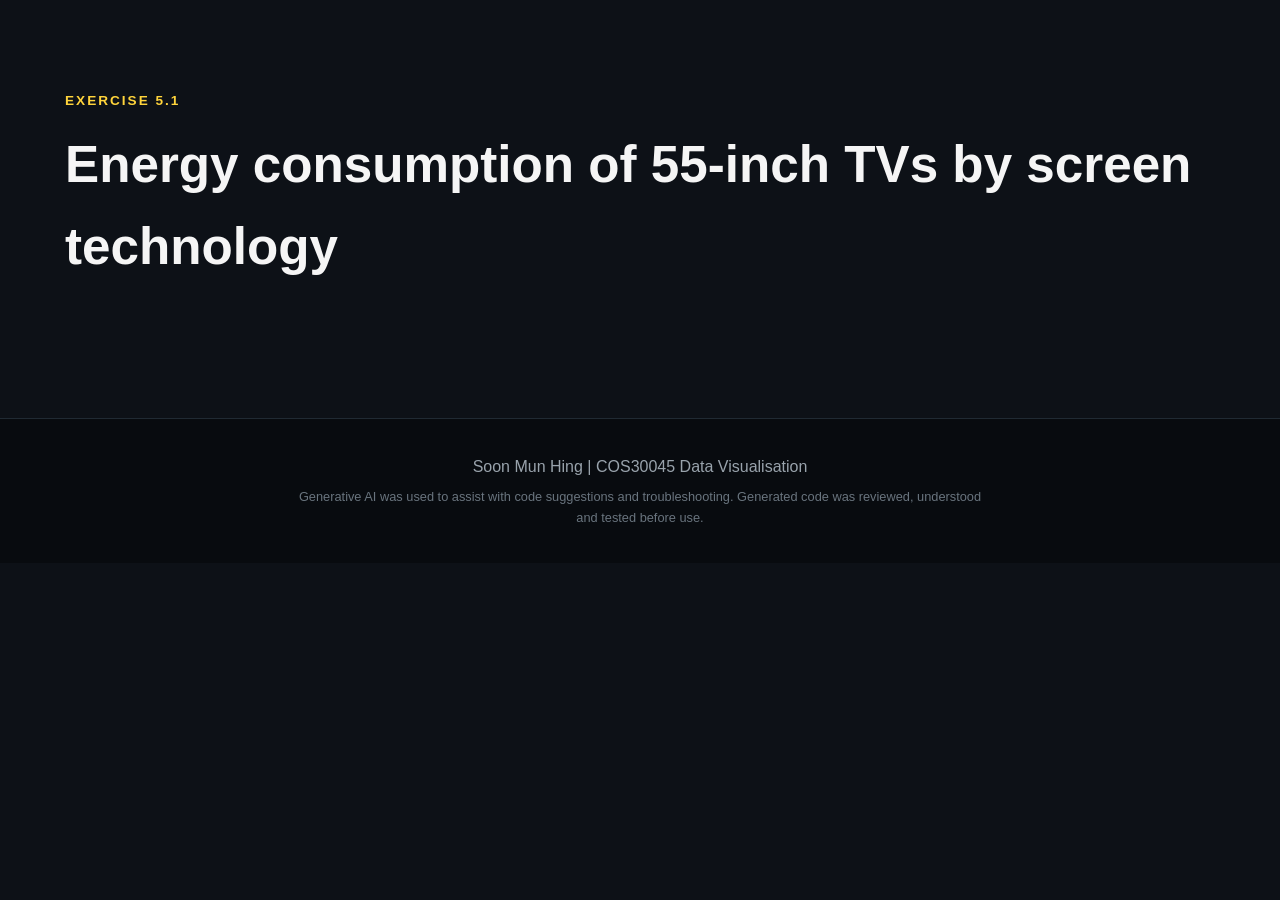
==== Exercise 5/index.html @ 9da5cfc7 "feat: add 55-inch TV energy bar chart for Exercise 5.1" ====
<!DOCTYPE html>
<html lang="en">

<head>
    <meta charset="UTF-8">
    <meta name="viewport" content="width=device-width, initial-scale=1.0">

    <title>TV Energy Charts</title>

    <link rel="stylesheet" href="css/styles.css">
</head>

<body>

    <main>

        <section class="section chart-section">

            <div class="section-title">
                <p class="eyebrow">EXERCISE 5.1</p>
                <h2>Energy consumption of 55-inch TVs by screen technology</h2>
            </div>

            <div id="bar-chart" class="responsive-svg-container"></div>

        </section>

    </main>

    <footer>
        <p>Soon Mun Hing | COS30045 Data Visualisation</p>
        <p class="ai-text">
            Generative AI was used to assist with code suggestions and
            troubleshooting. Generated code was reviewed, understood and
            tested before use.
        </p>
    </footer>

    <script src="https://d3js.org/d3.v7.min.js"></script>
    <script src="js/load-data.js"></script>
    <script src="js/bar-chart.js"></script>

</body>

</html>
---- Exercise 5/css/styles.css ----
/* ============================= */
/* General */
/* ============================= */

* {
    margin: 0;
    padding: 0;
    box-sizing: border-box;
}

html {
    scroll-behavior: smooth;
}

body {
    font-family: Arial, Helvetica, sans-serif;
    background-color: #0d1117;
    color: #f5f5f5;
    line-height: 1.6;
}

a {
    text-decoration: none;
}

button,
input {
    font: inherit;
}


/* ============================= */
/* Navigation */
/* ============================= */

header {
    position: sticky;
    top: 0;
    z-index: 1000;

    background-color: #111820;
    border-bottom: 1px solid #28333d;
}

.navbar {
    max-width: 1200px;
    margin: auto;

    padding: 15px 25px;

    display: flex;
    justify-content: space-between;
    align-items: center;
}

.logo-container {
    display: flex;
    align-items: center;

    gap: 10px;

    color: white;
    font-weight: bold;
}

.logo {
    width: 45px;
    height: 45px;
    object-fit: contain;
}

.nav-links {
    list-style: none;

    display: flex;

    gap: 8px;
}

.nav-links a {
    color: #d7dce1;

    display: block;

    padding: 10px 14px;

    border-radius: 7px;

    transition: 0.3s;
}

.nav-links a:hover {
    background-color: #28333d;
    color: #ffd43b;

    transform: translateY(-2px);
}

.nav-links a.active {
    background-color: #ffd43b;
    color: #111820;

    font-weight: bold;
}


/* ============================= */
/* Hero */
/* ============================= */

.hero {
    min-height: 650px;

    padding: 100px 25px;

    display: flex;
    flex-direction: column;
    justify-content: center;

    background:
        radial-gradient(
            circle at 80% 40%,
            rgba(255, 212, 59, 0.16),
            transparent 35%
        );
}

.hero > * {
    max-width: 1100px;
    width: 100%;
    margin-left: auto;
    margin-right: auto;
}

.eyebrow {
    color: #ffd43b;

    font-size: 0.85rem;
    font-weight: bold;

    letter-spacing: 2px;

    margin-bottom: 12px;
}

.hero h1 {
    font-size: clamp(3rem, 7vw, 5.8rem);

    line-height: 1.05;

    margin-bottom: 25px;
}

.hero h1 span {
    color: #ffd43b;
}

.hero-description {
    max-width: 700px;

    color: #b5bdc5;

    font-size: 1.15rem;

    margin-bottom: 30px;
}


/* ============================= */
/* Buttons */
/* ============================= */

.main-button {
    display: inline-block;

    width: fit-content;

    border: none;

    padding: 14px 24px;

    border-radius: 8px;

    background-color: #ffd43b;
    color: #111820;

    font-weight: bold;

    cursor: pointer;

    transition: 0.3s;
}

.main-button:hover {
    background-color: #ffe066;

    transform: translateY(-3px);
}


/* ============================= */
/* Sections */
/* ============================= */

.section {
    max-width: 1200px;

    margin: auto;

    padding: 90px 25px;
}

.section-title {
    margin-bottom: 40px;
}

.section-title h2 {
    font-size: clamp(2rem, 4vw, 3.2rem);

    margin-bottom: 10px;
}

.section-title > p:last-child {
    color: #aab2ba;

    max-width: 700px;
}


/* ============================= */
/* Appliance Cards */
/* ============================= */

.appliance-grid {
    display: grid;

    grid-template-columns:
        repeat(auto-fit, minmax(230px, 1fr));

    gap: 20px;
}

.appliance-card {
    background-color: #151c24;

    border: 1px solid #29343e;

    border-radius: 14px;

    padding: 28px;

    transition: 0.3s;
}

.appliance-card:hover {
    transform: translateY(-8px);

    border-color: #ffd43b;
}

.icon {
    font-size: 2.8rem;

    margin-bottom: 15px;
}

.appliance-card h3 {
    margin-bottom: 10px;
}

.appliance-card p {
    color: #abb4bc;
}

.tag {
    display: inline-block;

    margin-top: 20px;

    padding: 6px 10px;

    border-radius: 20px;

    background-color: rgba(255, 212, 59, 0.1);

    color: #ffd43b;

    font-size: 0.8rem;
}


/* ============================= */
/* Calculator */
/* ============================= */

.calculator-section {
    border-top: 1px solid #202a33;
}

.calculator-container {
    display: grid;

    grid-template-columns: 1fr 1fr;

    gap: 30px;
}

#energyForm,
.results {
    padding: 30px;

    border-radius: 14px;

    border: 1px solid #29343e;

    background-color: #151c24;
}

.form-group {
    margin-bottom: 20px;
}

.form-group label {
    display: block;

    margin-bottom: 7px;

    font-weight: bold;
}

.form-group input {
    width: 100%;

    padding: 13px;

    border: 1px solid #384550;

    border-radius: 7px;

    background-color: #0d1117;
    color: white;

    outline: none;
}

.form-group input:focus {
    border-color: #ffd43b;
}

.error-message {
    color: #ff6b6b;

    margin-top: 15px;

    min-height: 24px;
}

.results h3 {
    margin-bottom: 20px;
}

.result-row {
    display: flex;

    justify-content: space-between;

    gap: 20px;

    padding: 13px 0;

    border-bottom: 1px solid #2c3741;
}

.result-row span {
    color: #adb6be;
}

.result-row strong {
    color: #ffd43b;
}

.damage-message {
    margin-top: 25px;

    padding: 15px;

    border-left: 4px solid #ffd43b;

    background-color: #0d1117;

    border-radius: 6px;
}


/* ============================= */
/* FAQ */
/* ============================= */

.faq-container {
    max-width: 900px;
}

.faq-item {
    border-bottom: 1px solid #2b353f;
}

.faq-question {
    width: 100%;

    border: none;

    background: none;
    color: white;

    padding: 22px 0;

    display: flex;

    align-items: center;
    justify-content: space-between;

    font-size: 1.05rem;
    font-weight: bold;

    cursor: pointer;

    text-align: left;
}

.faq-question span {
    color: #ffd43b;

    font-size: 1.5rem;

    transition: 0.3s;
}

.faq-answer {
    max-height: 0;

    overflow: hidden;

    transition: max-height 0.3s ease;
}

.faq-answer p {
    color: #aab3bb;

    padding: 0 30px 22px 0;
}

.faq-item.open .faq-answer {
    max-height: 250px;
}

.faq-item.open .faq-question span {
    transform: rotate(45deg);
}


/* ============================= */
/* Footer */
/* ============================= */

footer {
    text-align: center;

    padding: 35px 20px;

    background-color: #080b0f;

    border-top: 1px solid #202a33;

    color: #99a3ac;
}

.ai-text {
    max-width: 700px;

    margin: 8px auto 0;

    font-size: 0.8rem;

    color: #69747e;
}


/* ============================= */
/* Responsive */
/* ============================= */

@media (max-width: 800px) {

    .navbar {
        flex-direction: column;

        gap: 15px;
    }

    .nav-links {
        flex-wrap: wrap;

        justify-content: center;
    }

    .calculator-container {
        grid-template-columns: 1fr;
    }

}


@media (max-width: 500px) {

    .logo-container span {
        display: none;
    }

    .nav-links a {
        padding: 8px;

        font-size: 0.85rem;
    }

    .section {
        padding-top: 65px;
        padding-bottom: 65px;
    }

    .result-row {
        flex-direction: column;

        gap: 2px;
    }

}

/* Exercise 4.3: responsive SVG container */
.responsive-svg-container {
    margin-right: auto;
    margin-left: auto;
    width: 100%;
    max-width: 1200px;
}


/* Exercise 5: charts */
.chart-section h2 {
    margin-bottom: 20px;
}

.bar {
    fill: #ffd43b;
}

.axis text,
.axis-label,
.bar-label {
    fill: #f5f5f5;
    font-size: 16px;
}

.axis path,
.axis line {
    stroke: #aab2ba;
}
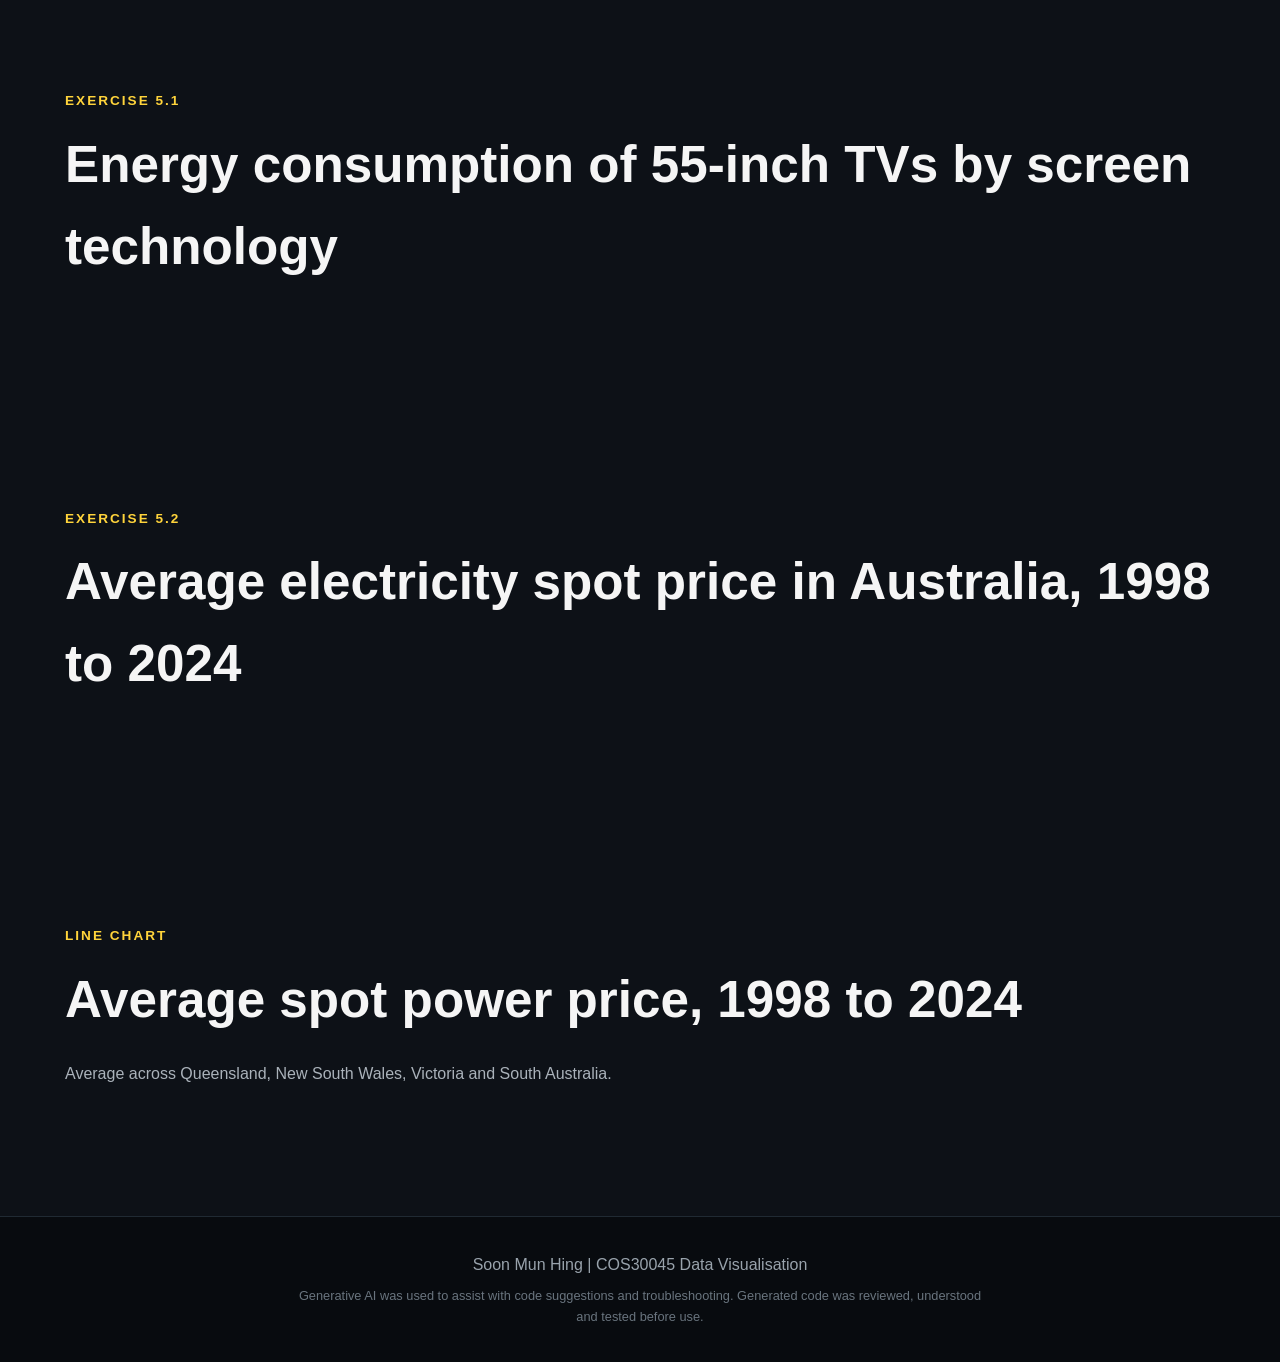
==== commit 91495ecb: "feat: add average spot price line chart for Exercise 5" ====
--- a/Exercise 5/index.html
+++ b/Exercise 5/index.html
@@ -5,7 +5,7 @@
     <meta charset="UTF-8">
     <meta name="viewport" content="width=device-width, initial-scale=1.0">
 
-    <title>TV Energy Charts</title>
+    <title>Energy Charts</title>
 
     <link rel="stylesheet" href="css/styles.css">
 </head>
@@ -25,6 +25,29 @@
 
         </section>
 
+        <section class="section chart-section">
+
+            <div class="section-title">
+                <p class="eyebrow">EXERCISE 5.2</p>
+                <h2>Average electricity spot price in Australia, 1998 to 2024</h2>
+            </div>
+
+            <div id="line-chart" class="responsive-svg-container"></div>
+
+        </section>
+
+        <section class="section chart-section">
+
+            <div class="section-title">
+                <p class="eyebrow">LINE CHART</p>
+                <h2>Average spot power price, 1998 to 2024</h2>
+                <p>Average across Queensland, New South Wales, Victoria and South Australia.</p>
+            </div>
+
+            <div id="line-chart" class="responsive-svg-container"></div>
+
+        </section>
+
     </main>
 
     <footer>
@@ -39,6 +62,8 @@
     <script src="https://d3js.org/d3.v7.min.js"></script>
     <script src="js/load-data.js"></script>
     <script src="js/bar-chart.js"></script>
+    <script src="js/line-chart.js"></script>
+    <script src="js/line-chart.js"></script>
 
 </body>
 
--- a/Exercise 5/css/styles.css
+++ b/Exercise 5/css/styles.css
@@ -555,7 +555,8 @@
 
 .axis text,
 .axis-label,
-.bar-label {
+.bar-label,
+.line-label {
     fill: #f5f5f5;
     font-size: 16px;
 }
@@ -564,3 +565,13 @@
 .axis line {
     stroke: #aab2ba;
 }
+
+.line {
+    fill: none;
+    stroke: #ffd43b;
+    stroke-width: 3;
+}
+
+.line-point {
+    fill: #ffd43b;
+}
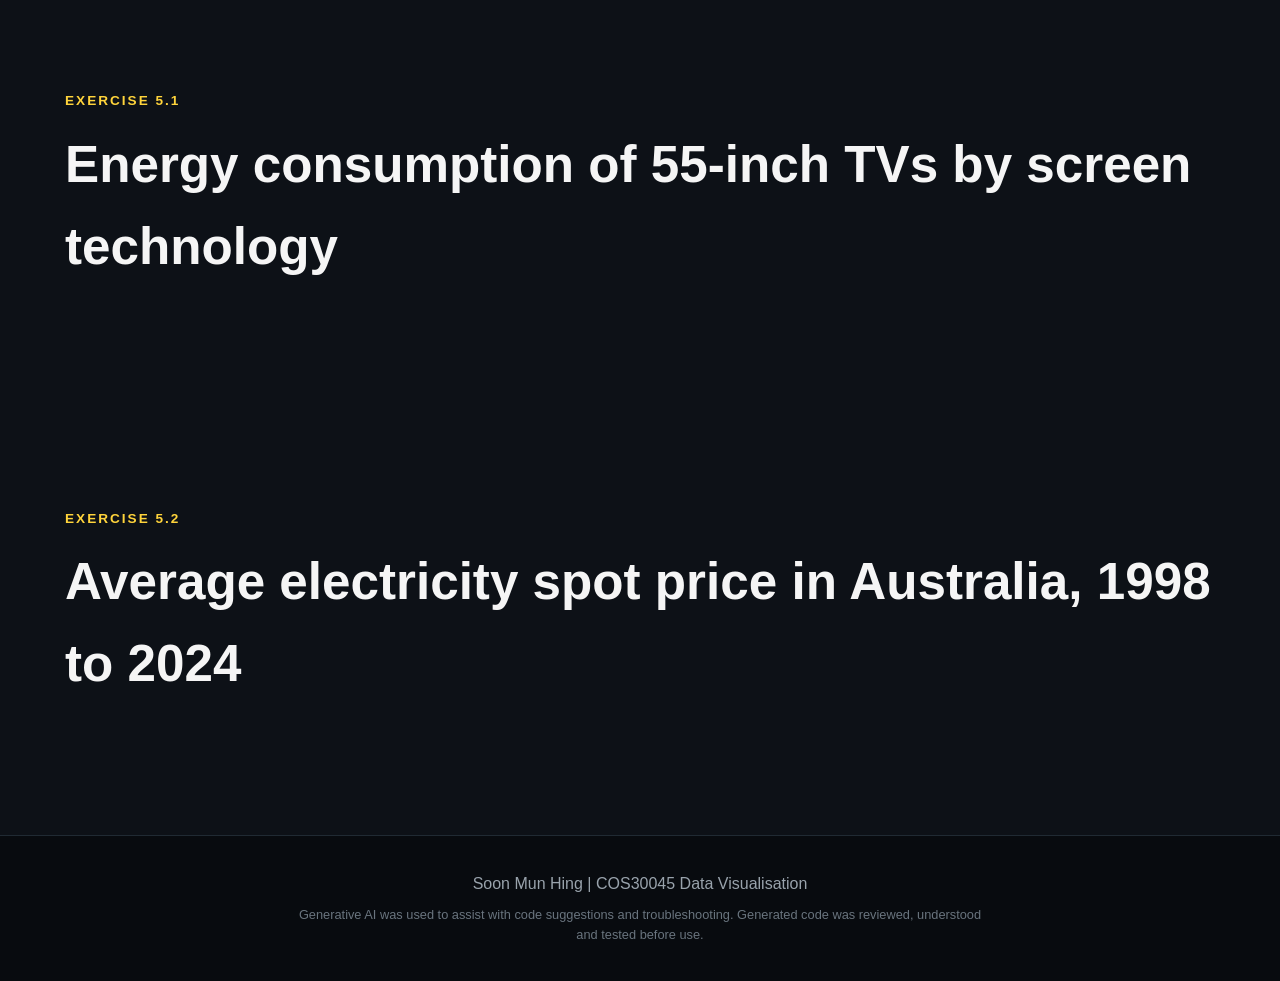
==== commit d2c98d0e: "fix: remove duplicate line chart and tidy line label for Exercise 5.2" ====
--- a/Exercise 5/index.html
+++ b/Exercise 5/index.html
@@ -36,18 +36,6 @@
 
         </section>
 
-        <section class="section chart-section">
-
-            <div class="section-title">
-                <p class="eyebrow">LINE CHART</p>
-                <h2>Average spot power price, 1998 to 2024</h2>
-                <p>Average across Queensland, New South Wales, Victoria and South Australia.</p>
-            </div>
-
-            <div id="line-chart" class="responsive-svg-container"></div>
-
-        </section>
-
     </main>
 
     <footer>
@@ -63,7 +51,6 @@
     <script src="js/load-data.js"></script>
     <script src="js/bar-chart.js"></script>
     <script src="js/line-chart.js"></script>
-    <script src="js/line-chart.js"></script>
 
 </body>
 
--- a/Exercise 5/css/styles.css
+++ b/Exercise 5/css/styles.css
@@ -565,13 +565,3 @@
 .axis line {
     stroke: #aab2ba;
 }
-
-.line {
-    fill: none;
-    stroke: #ffd43b;
-    stroke-width: 3;
-}
-
-.line-point {
-    fill: #ffd43b;
-}
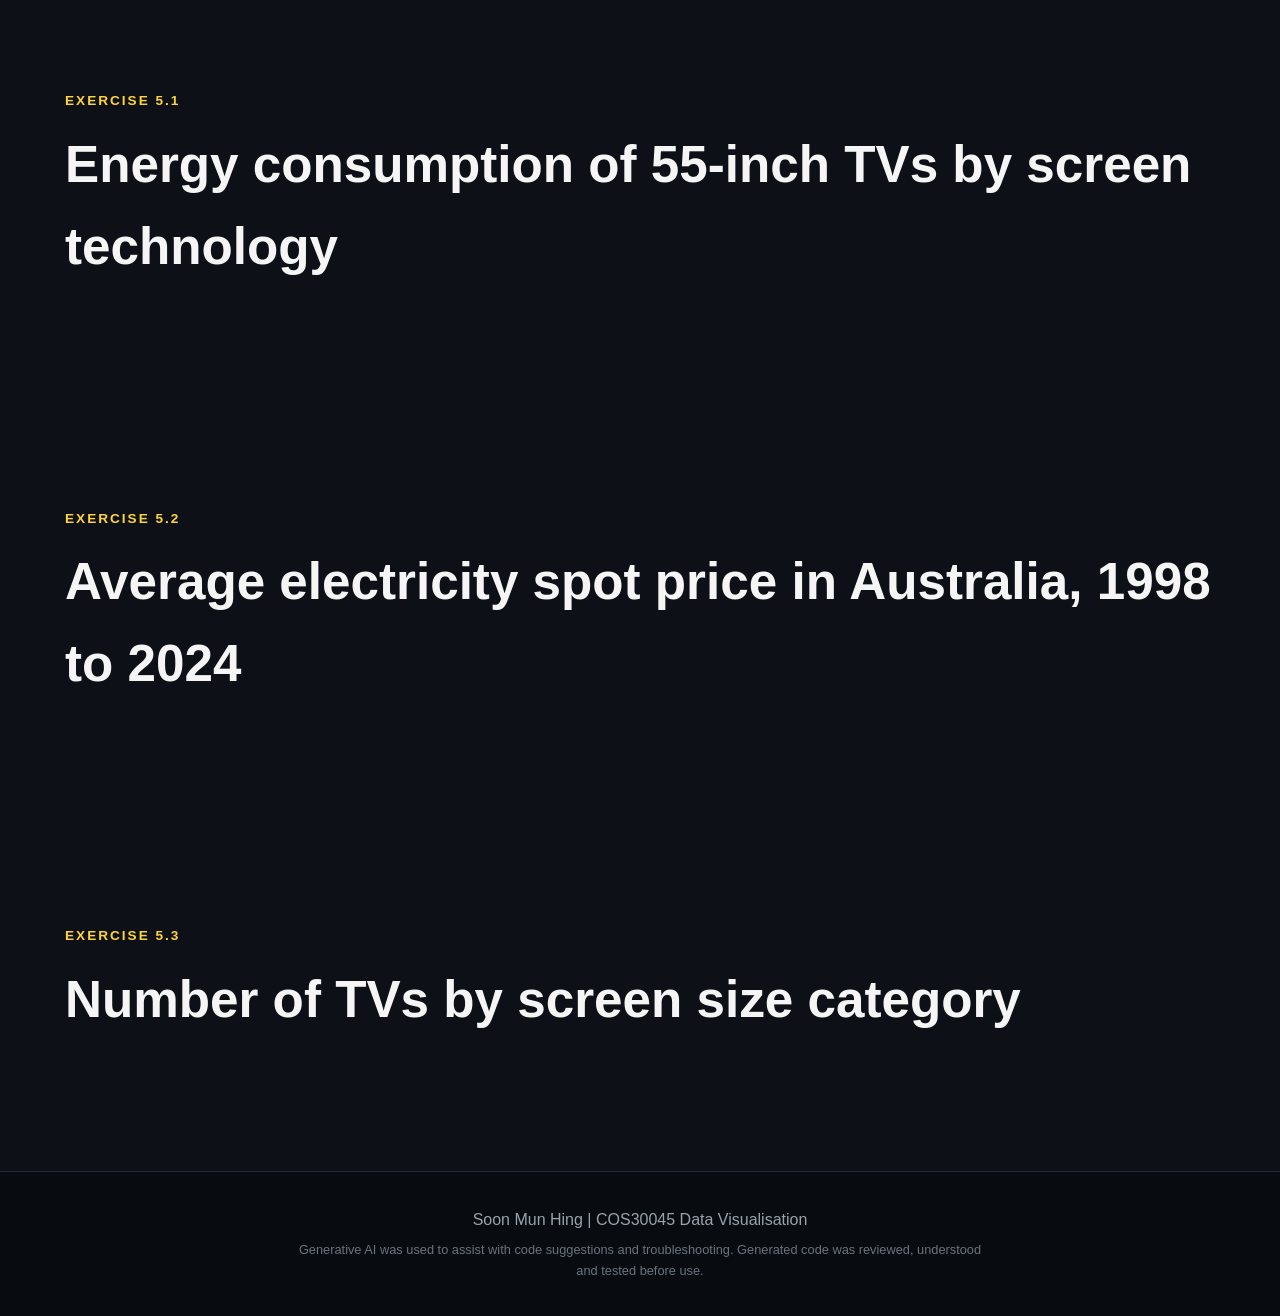
==== commit b94f658e: "feat: add screen size donut chart for Exercise 5.3" ====
--- a/Exercise 5/index.html
+++ b/Exercise 5/index.html
@@ -36,6 +36,17 @@
 
         </section>
 
+        <section class="section chart-section">
+
+            <div class="section-title">
+                <p class="eyebrow">EXERCISE 5.3</p>
+                <h2>Number of TVs by screen size category</h2>
+            </div>
+
+            <div id="donut-chart" class="responsive-svg-container"></div>
+
+        </section>
+
     </main>
 
     <footer>
@@ -51,6 +62,7 @@
     <script src="js/load-data.js"></script>
     <script src="js/bar-chart.js"></script>
     <script src="js/line-chart.js"></script>
+    <script src="js/donut-chart.js"></script>
 
 </body>
 
--- a/Exercise 5/css/styles.css
+++ b/Exercise 5/css/styles.css
@@ -565,3 +565,9 @@
 .axis line {
     stroke: #aab2ba;
 }
+
+.donut-label {
+    fill: #111820;
+    font-size: 16px;
+    font-weight: bold;
+}
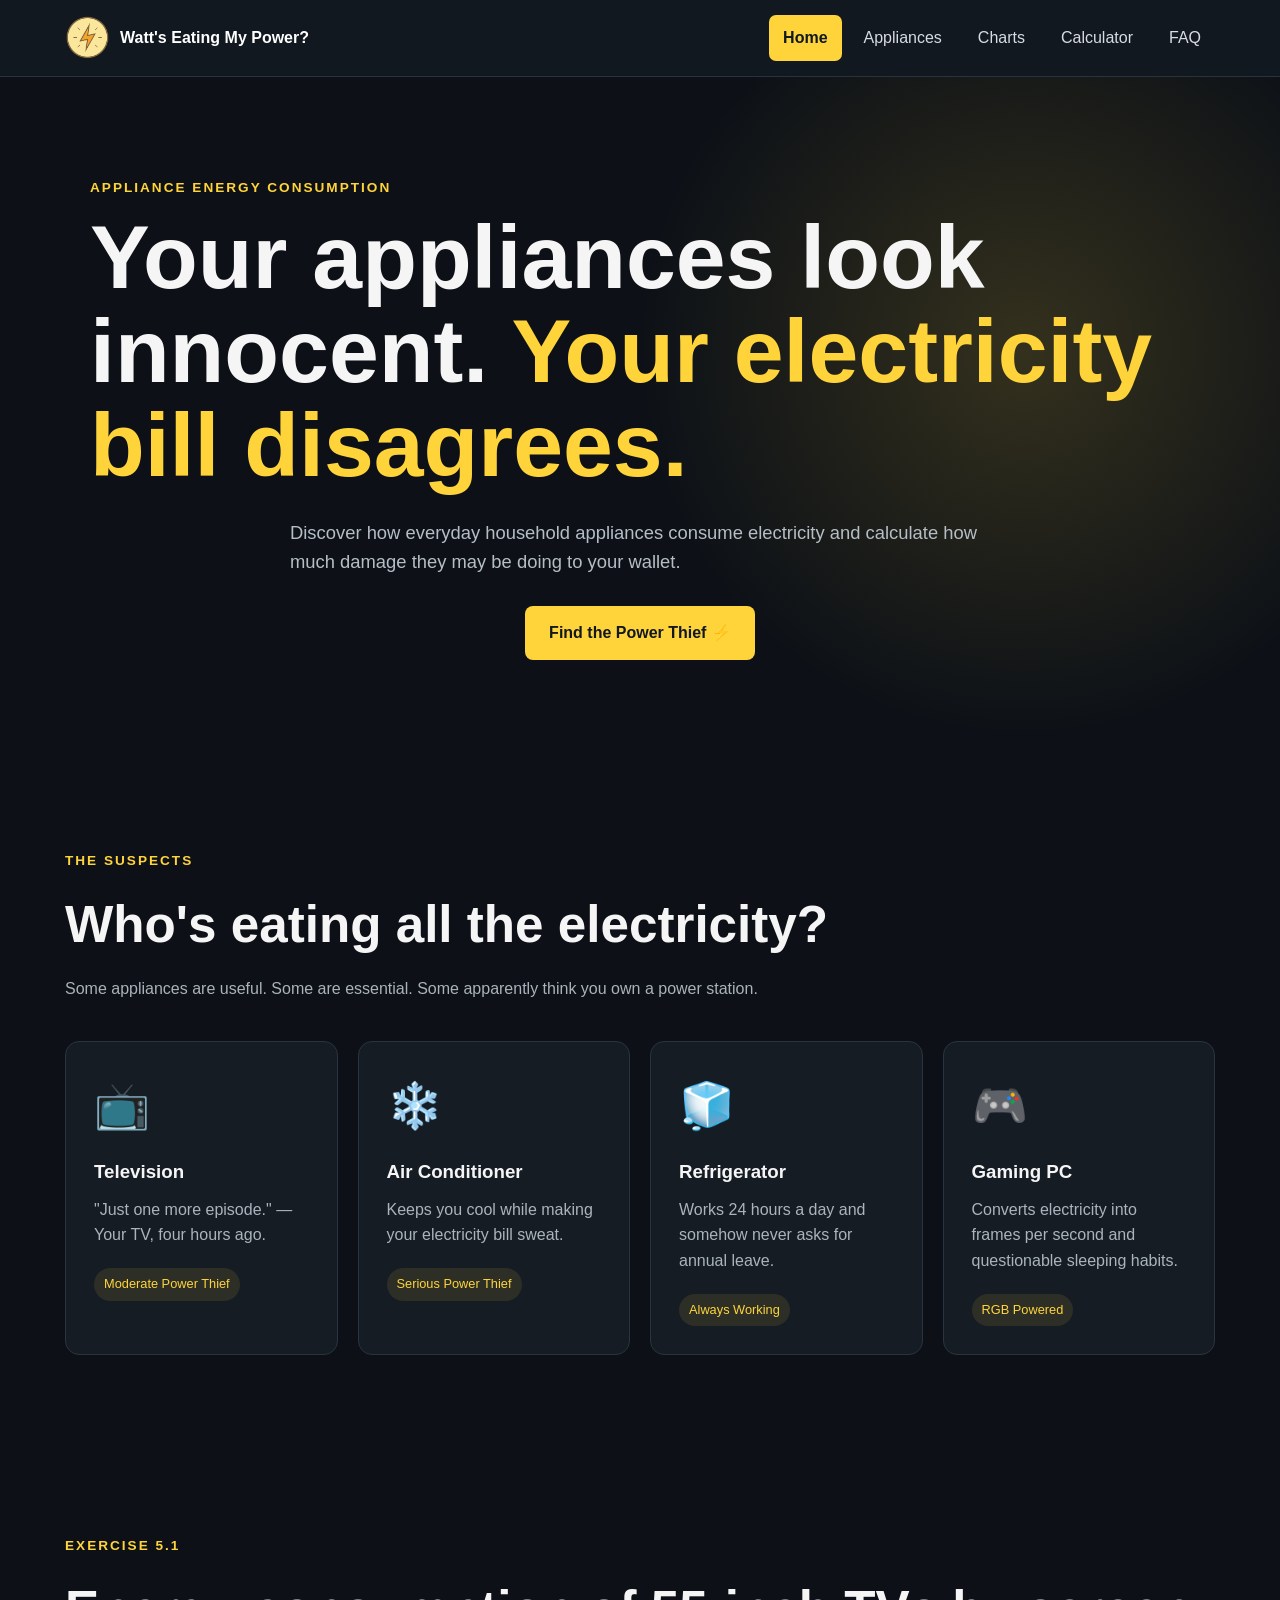
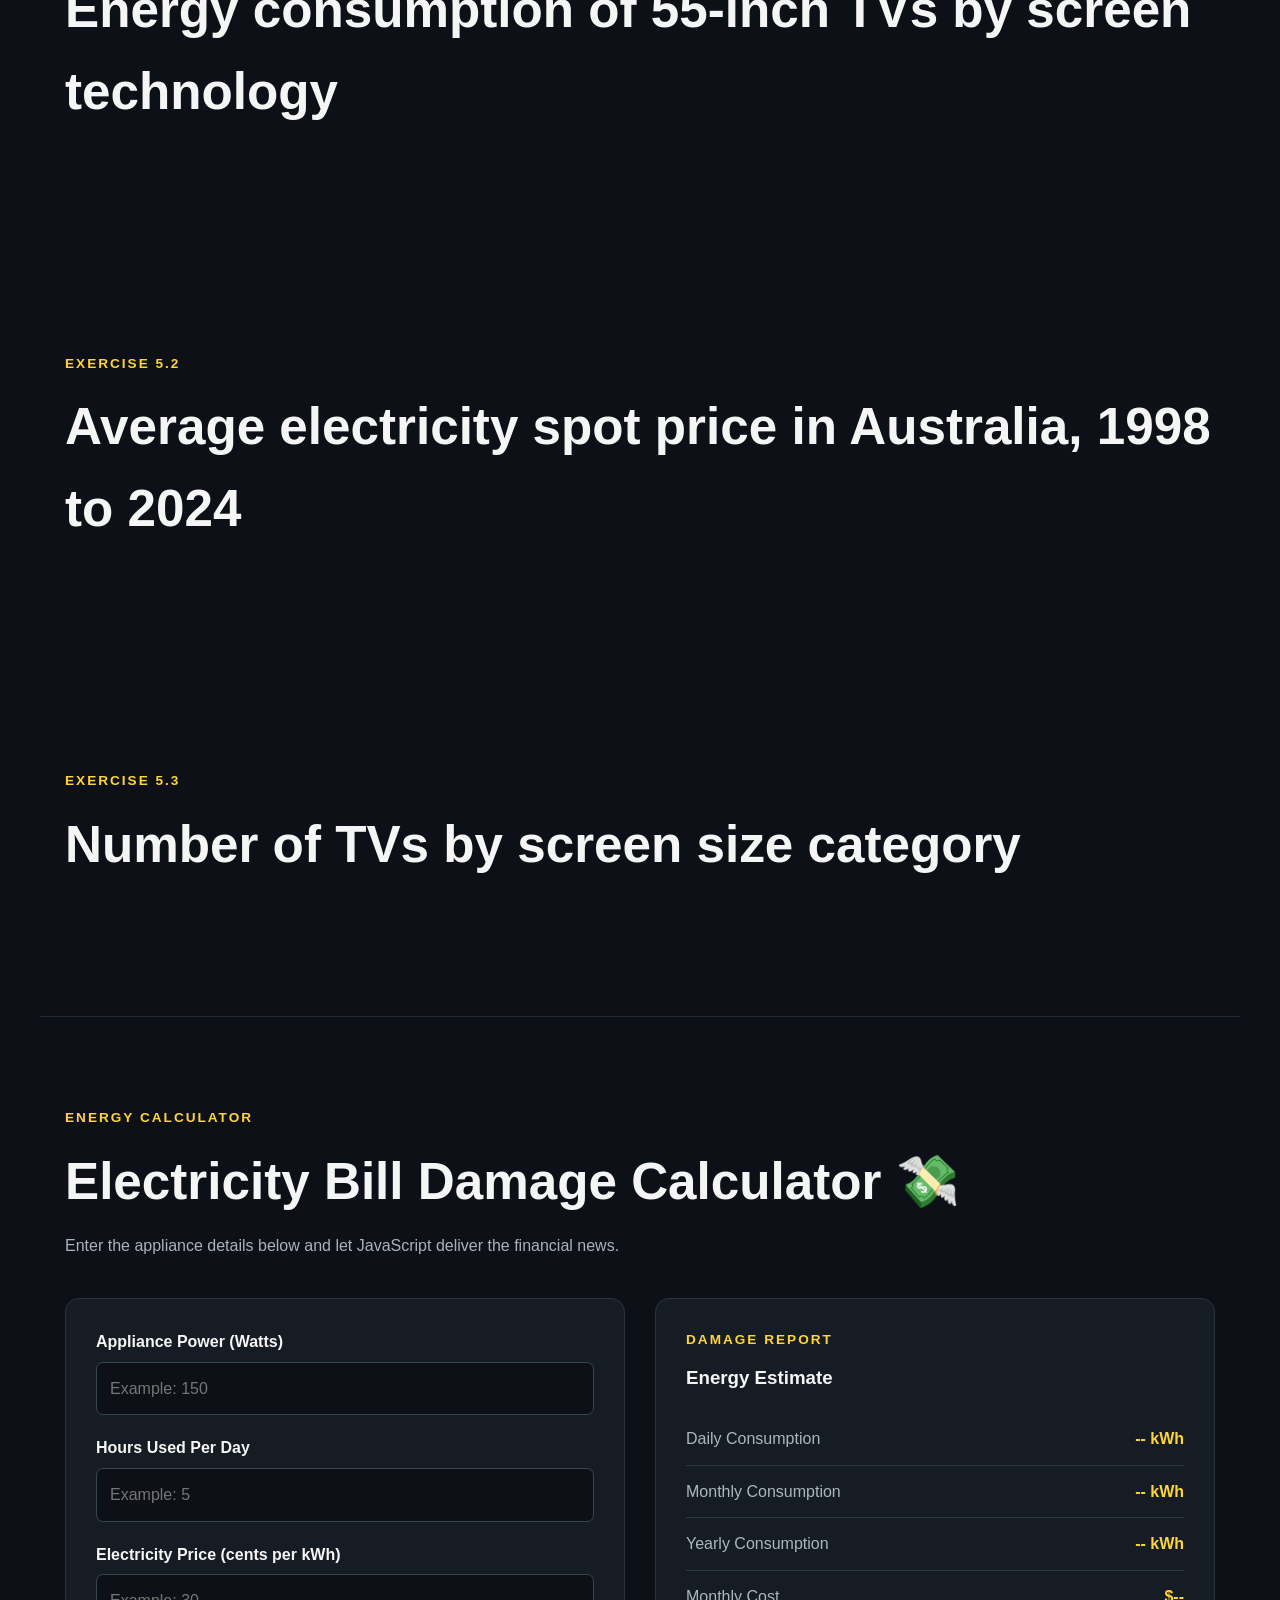
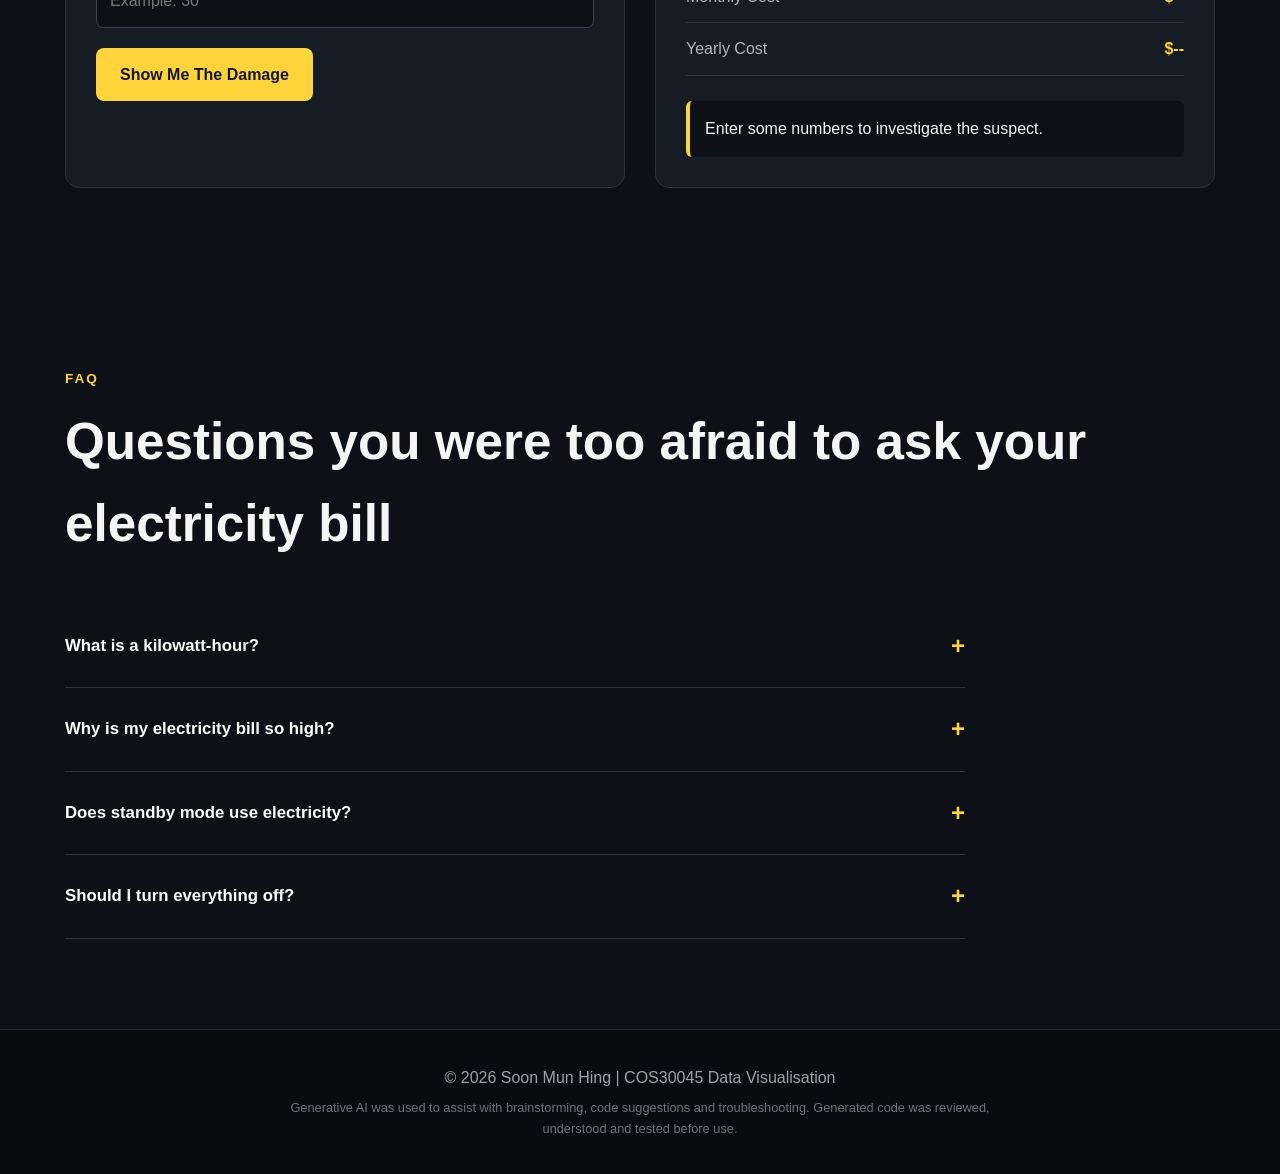
==== commit 21a3d5b9: "feat: put Exercise 5 charts on a copy of the energy website" ====
--- a/Exercise 5/index.html
+++ b/Exercise 5/index.html
@@ -5,16 +5,181 @@
     <meta charset="UTF-8">
     <meta name="viewport" content="width=device-width, initial-scale=1.0">
 
-    <title>Energy Charts</title>
-
+    <title>Watt's Eating My Power?</title>
+
+    <!-- External CSS -->
     <link rel="stylesheet" href="css/styles.css">
 </head>
 
 <body>
 
+    <!-- ============================= -->
+    <!-- Navigation -->
+    <!-- ============================= -->
+
+    <header>
+        <nav class="navbar">
+
+            <a href="index.html" class="logo-container">
+                <img
+                    src="images/PowerIcon.png"
+                    alt="Power logo"
+                    class="logo"
+                >
+
+                <span>Watt's Eating My Power?</span>
+            </a>
+
+            <ul class="nav-links">
+                <li><a href="#home" class="active">Home</a></li>
+                <li><a href="#appliances">Appliances</a></li>
+                <li><a href="#charts">Charts</a></li>
+                <li><a href="#calculator">Calculator</a></li>
+                <li><a href="#faq">FAQ</a></li>
+            </ul>
+
+        </nav>
+    </header>
+
+
     <main>
 
-        <section class="section chart-section">
+        <!-- ============================= -->
+        <!-- Hero -->
+        <!-- ============================= -->
+
+        <section class="hero" id="home">
+
+            <p class="eyebrow">
+                APPLIANCE ENERGY CONSUMPTION
+            </p>
+
+            <h1>
+                Your appliances look innocent.
+                <span>Your electricity bill disagrees.</span>
+            </h1>
+
+            <p class="hero-description">
+                Discover how everyday household appliances consume
+                electricity and calculate how much damage they may
+                be doing to your wallet.
+            </p>
+
+            <a href="#calculator" class="main-button">
+                Find the Power Thief ⚡
+            </a>
+
+        </section>
+
+
+        <!-- ============================= -->
+        <!-- Appliance Cards -->
+        <!-- ============================= -->
+
+        <section class="section" id="appliances">
+
+            <div class="section-title">
+
+                <p class="eyebrow">
+                    THE SUSPECTS
+                </p>
+
+                <h2>
+                    Who's eating all the electricity?
+                </h2>
+
+                <p>
+                    Some appliances are useful.
+                    Some are essential.
+                    Some apparently think you own a power station.
+                </p>
+
+            </div>
+
+
+            <div class="appliance-grid">
+
+                <article class="appliance-card">
+
+                    <div class="icon">📺</div>
+
+                    <h3>Television</h3>
+
+                    <p>
+                        "Just one more episode."
+                        — Your TV, four hours ago.
+                    </p>
+
+                    <span class="tag">
+                        Moderate Power Thief
+                    </span>
+
+                </article>
+
+
+                <article class="appliance-card">
+
+                    <div class="icon">❄️</div>
+
+                    <h3>Air Conditioner</h3>
+
+                    <p>
+                        Keeps you cool while making your electricity
+                        bill sweat.
+                    </p>
+
+                    <span class="tag">
+                        Serious Power Thief
+                    </span>
+
+                </article>
+
+
+                <article class="appliance-card">
+
+                    <div class="icon">🧊</div>
+
+                    <h3>Refrigerator</h3>
+
+                    <p>
+                        Works 24 hours a day and somehow never asks
+                        for annual leave.
+                    </p>
+
+                    <span class="tag">
+                        Always Working
+                    </span>
+
+                </article>
+
+
+                <article class="appliance-card">
+
+                    <div class="icon">🎮</div>
+
+                    <h3>Gaming PC</h3>
+
+                    <p>
+                        Converts electricity into frames per second
+                        and questionable sleeping habits.
+                    </p>
+
+                    <span class="tag">
+                        RGB Powered
+                    </span>
+
+                </article>
+
+            </div>
+
+        </section>
+
+
+        <!-- ============================= -->
+        <!-- Charts (Exercise 5) -->
+        <!-- ============================= -->
+
+        <section class="section chart-section" id="charts">
 
             <div class="section-title">
                 <p class="eyebrow">EXERCISE 5.1</p>
@@ -47,16 +212,289 @@
 
         </section>
 
+
+        <!-- ============================= -->
+        <!-- Energy Calculator -->
+        <!-- ============================= -->
+
+        <section class="section calculator-section" id="calculator">
+
+            <div class="section-title">
+
+                <p class="eyebrow">
+                    ENERGY CALCULATOR
+                </p>
+
+                <h2>
+                    Electricity Bill Damage Calculator 💸
+                </h2>
+
+                <p>
+                    Enter the appliance details below and let JavaScript
+                    deliver the financial news.
+                </p>
+
+            </div>
+
+
+            <div class="calculator-container">
+
+                <form id="energyForm">
+
+                    <div class="form-group">
+
+                        <label for="power">
+                            Appliance Power (Watts)
+                        </label>
+
+                        <input
+                            type="number"
+                            id="power"
+                            placeholder="Example: 150"
+                            min="0"
+                            step="any"
+                        >
+
+                    </div>
+
+
+                    <div class="form-group">
+
+                        <label for="hours">
+                            Hours Used Per Day
+                        </label>
+
+                        <input
+                            type="number"
+                            id="hours"
+                            placeholder="Example: 5"
+                            min="0"
+                            max="24"
+                            step="any"
+                        >
+
+                    </div>
+
+
+                    <div class="form-group">
+
+                        <label for="price">
+                            Electricity Price (cents per kWh)
+                        </label>
+
+                        <input
+                            type="number"
+                            id="price"
+                            placeholder="Example: 30"
+                            min="0"
+                            step="any"
+                        >
+
+                    </div>
+
+
+                    <button type="submit" class="main-button">
+                        Show Me The Damage
+                    </button>
+
+
+                    <p id="errorMessage" class="error-message"></p>
+
+                </form>
+
+
+                <div class="results">
+
+                    <p class="eyebrow">
+                        DAMAGE REPORT
+                    </p>
+
+                    <h3>Energy Estimate</h3>
+
+
+                    <div class="result-row">
+                        <span>Daily Consumption</span>
+                        <strong id="dailyEnergy">-- kWh</strong>
+                    </div>
+
+
+                    <div class="result-row">
+                        <span>Monthly Consumption</span>
+                        <strong id="monthlyEnergy">-- kWh</strong>
+                    </div>
+
+
+                    <div class="result-row">
+                        <span>Yearly Consumption</span>
+                        <strong id="yearlyEnergy">-- kWh</strong>
+                    </div>
+
+
+                    <div class="result-row">
+                        <span>Monthly Cost</span>
+                        <strong id="monthlyCost">$--</strong>
+                    </div>
+
+
+                    <div class="result-row">
+                        <span>Yearly Cost</span>
+                        <strong id="yearlyCost">$--</strong>
+                    </div>
+
+
+                    <p id="damageMessage" class="damage-message">
+                        Enter some numbers to investigate the suspect.
+                    </p>
+
+                </div>
+
+            </div>
+
+        </section>
+
+
+        <!-- ============================= -->
+        <!-- FAQ -->
+        <!-- ============================= -->
+
+        <section class="section" id="faq">
+
+            <div class="section-title">
+
+                <p class="eyebrow">
+                    FAQ
+                </p>
+
+                <h2>
+                    Questions you were too afraid to ask your electricity bill
+                </h2>
+
+            </div>
+
+
+            <div class="faq-container">
+
+                <div class="faq-item">
+
+                    <button class="faq-question">
+
+                        What is a kilowatt-hour?
+
+                        <span>+</span>
+
+                    </button>
+
+                    <div class="faq-answer">
+
+                        <p>
+                            A kilowatt-hour (kWh) is a unit used to measure
+                            electrical energy. Using a 1,000 watt appliance
+                            for one hour consumes approximately 1 kWh.
+                        </p>
+
+                    </div>
+
+                </div>
+
+
+                <div class="faq-item">
+
+                    <button class="faq-question">
+
+                        Why is my electricity bill so high?
+
+                        <span>+</span>
+
+                    </button>
+
+                    <div class="faq-answer">
+
+                        <p>
+                            High-powered appliances, longer usage times and
+                            electricity prices can all increase your overall
+                            electricity cost.
+                        </p>
+
+                    </div>
+
+                </div>
+
+
+                <div class="faq-item">
+
+                    <button class="faq-question">
+
+                        Does standby mode use electricity?
+
+                        <span>+</span>
+
+                    </button>
+
+                    <div class="faq-answer">
+
+                        <p>
+                            Yes. Many appliances still consume a small amount
+                            of electricity while in standby mode. Your TV is
+                            basically sleeping with one eye open.
+                        </p>
+
+                    </div>
+
+                </div>
+
+
+                <div class="faq-item">
+
+                    <button class="faq-question">
+
+                        Should I turn everything off?
+
+                        <span>+</span>
+
+                    </button>
+
+                    <div class="faq-answer">
+
+                        <p>
+                            Turning off appliances that are not needed can
+                            reduce energy consumption. Please leave the
+                            refrigerator alone though. Your milk has done
+                            nothing wrong.
+                        </p>
+
+                    </div>
+
+                </div>
+
+            </div>
+
+        </section>
+
     </main>
 
+
+    <!-- ============================= -->
+    <!-- Footer -->
+    <!-- ============================= -->
+
     <footer>
-        <p>Soon Mun Hing | COS30045 Data Visualisation</p>
+
+        <p>
+            © <span id="currentYear"></span>
+            Soon Mun Hing | COS30045 Data Visualisation
+        </p>
+
         <p class="ai-text">
-            Generative AI was used to assist with code suggestions and
-            troubleshooting. Generated code was reviewed, understood and
-            tested before use.
+            Generative AI was used to assist with brainstorming,
+            code suggestions and troubleshooting. Generated code
+            was reviewed, understood and tested before use.
         </p>
+
     </footer>
+
+
+    <!-- External JavaScript -->
+    <script src="js/scripts.js"></script>
 
     <script src="https://d3js.org/d3.v7.min.js"></script>
     <script src="js/load-data.js"></script>
@@ -67,3 +505,8 @@
 </body>
 
 </html>
+<!-- Generative AI was used to assist with brainstorming, code suggestions,
+explanations and troubleshooting.
+
+AI-generated code and suggestions were reviewed, modified where
+necessary and tested -->
